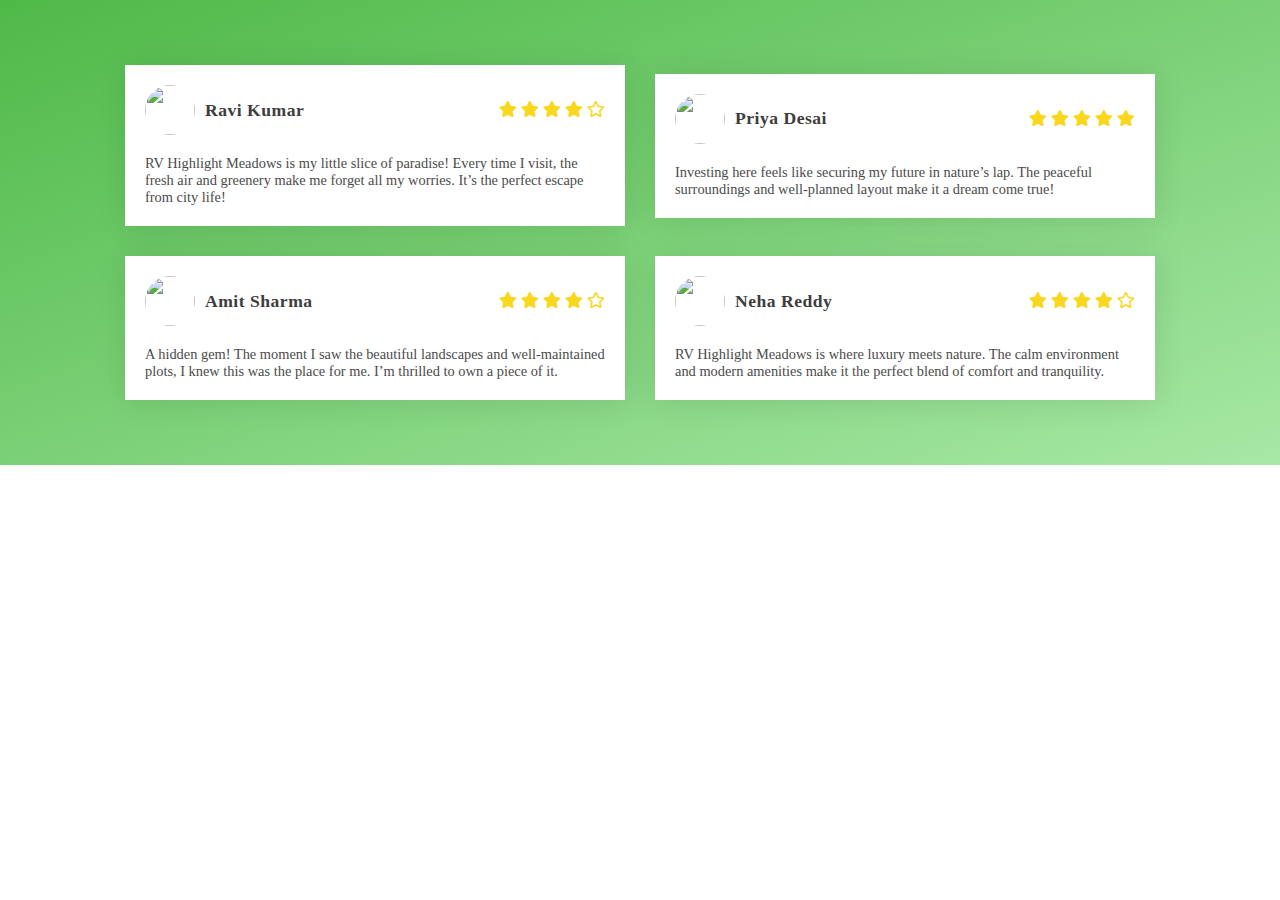
==== Review.html @ 03299d15 "kk" ====
<!DOCTYPE html>
<html lang="en">
<head>
    <meta charset="UTF-8">
    <meta name="viewport" content="width=device-width, initial-scale=1.0">
    <title>Document</title>
</head>
<link href="https://cdnjs.cloudflare.com/ajax/libs/font-awesome/5.15.4/css/all.min.css" rel="stylesheet">

<style>
    *{
    margin: 0px;
    padding: 0px;
    font-family: poppins;
    box-sizing: border-box;
}
a{
    text-decoration: none;
}
/* #testimonials{
    display: flex;
    justify-content: center;
    align-items: center;
    flex-direction: column;
    width:100%;
} */
#testimonials {
    display: flex;
    justify-content: center;
    align-items: center;
    flex-direction: column;
    width: 100%;
    background: linear-gradient(to bottom right, #4fb948, #a7e8a5); /* Add gradient */
    padding: 50px 20px; /* Optional padding for spacing */
}

.testimonial-heading{
    letter-spacing: 1px;
    margin: 30px 0px;
    padding: 10px 20px;
    display: flex;
    flex-direction: column;
    justify-content: center;
    align-items: center;
}
 
.testimonial-heading span{
    font-size: 1.3rem;
    color: #252525;
    margin-bottom: 10px;
    letter-spacing: 2px;
    text-transform: uppercase;
}
.testimonial-box-container{
    display: flex;
    justify-content: center;
    align-items: center;
    flex-wrap: wrap;
    width:100%;
}
.testimonial-box{
    width:500px;
    box-shadow: 2px 2px 30px rgba(0,0,0,0.1);
    background-color: #ffffff;
    padding: 20px;
    margin: 15px;
    cursor: pointer;
}
.profile-img{
    width:50px;
    height: 50px;
    border-radius: 50%;
    overflow: hidden;
    margin-right: 10px;
}
.profile-img img{
    width: 100%;
    height: 100%;
    object-fit: cover;
    object-position: center;
}
.profile{
    display: flex;
    align-items: center;
}
.name-user{
    display: flex;
    flex-direction: column;
}
.name-user strong{
    color: #3d3d3d;
    font-size: 1.1rem;
    letter-spacing: 0.5px;
}
.name-user span{
    color: #979797;
    font-size: 0.8rem;
}
.reviews{
    color: #f9d71c;
}
.box-top{
    display: flex;
    justify-content: space-between;
    align-items: center;
    margin-bottom: 20px;
}
.client-comment p{
    font-size: 0.9rem;
    color: #4b4b4b;
}
.testimonial-box:hover{
    transform: translateY(-10px);
    transition: all ease 0.3s;
}
 
@media(max-width:1060px){
    .testimonial-box{
        width:45%;
        padding: 10px;
    }
}
@media(max-width:790px){
    .testimonial-box{
        width:100%;
    }
    .testimonial-heading h1{
        font-size: 1.4rem;
    }
}
@media(max-width:340px){
    .box-top{
        flex-wrap: wrap;
        margin-bottom: 10px;
    }
    .reviews{
        margin-top: 10px;
    }
}
::selection{
    color: #ffffff;
    background-color: #252525;
}
</style>
<!-- <body> -->
    <body>
        <section id="testimonials">
        <!--heading--->
    
        <!--testimonials-box-container------>
        <div class="testimonial-box-container">
            <!--BOX-1-------------->
            <div class="testimonial-box">
                <!--top------------------------->
                <div class="box-top">
                    <!--profile----->
                    <div class="profile">
                        <!--img---->
                        <div class="profile-img">
                            <img src="https://images.unsplash.com/photo-1580482228658-def52f18f4b1?q=80&w=2672&auto=format&fit=crop&ixlib=rb-4.0.3&ixid=M3wxMjA3fDB8MHxwaG90by1wYWdlfHx8fGVufDB8fHx8fA%3D%3D" />
                        </div>
                        <!--name-and-username-->
                        <div class="name-user">
                            <strong>Ravi Kumar</strong>
                            
                          
                        </div>
                    </div>
                    <!--reviews------>
                    <div class="reviews">
                        <i class="fas fa-star"></i>
                        <i class="fas fa-star"></i>
                        <i class="fas fa-star"></i>
                        <i class="fas fa-star"></i>
                        <i class="far fa-star"></i><!--Empty star-->
                    </div>
                    
                </div>
                <!--Comments---------------------------------------->
                <div class="client-comment">
                    <p>RV Highlight Meadows is my little slice of paradise! Every time I visit, the fresh air and greenery make me forget all my worries. It’s the perfect escape from city life!</p>

                </div>
            </div>
            <!--BOX-2-------------->
            <div class="testimonial-box">
                <!--top------------------------->
                <div class="box-top">
                    <!--profile----->
                    <div class="profile">
                        <!--img---->
                        <div class="profile-img">
                            <img src="https://images.unsplash.com/photo-1526396292673-dec8b854d408?q=80&w=2509&auto=format&fit=crop&ixlib=rb-4.0.3&ixid=M3wxMjA3fDB8MHxwaG90by1wYWdlfHx8fGVufDB8fHx8fA%3D%3D" />
                        </div>
                        <!--name-and-username-->
                        <div class="name-user">
                            <strong>Priya Desai</strong>
                            <!-- <span>@noahwood</span> -->
                        </div>
                    </div>
                    <!--reviews------>
                    <div class="reviews">
                        <i class="fas fa-star"></i>
                        <i class="fas fa-star"></i>
                        <i class="fas fa-star"></i>
                        <i class="fas fa-star"></i>
                        <i class="fas fa-star"></i><!--Empty star-->
                    </div>
                </div>
                <!--Comments---------------------------------------->
                <div class="client-comment">
                    <p>Investing here feels like securing my future in nature’s lap. The peaceful surroundings and well-planned layout make it a dream come true!</p>

                </div>
            </div>
            <!--BOX-3-------------->
            <div class="testimonial-box">
                <!--top------------------------->
                <div class="box-top">
                    <!--profile----->
                    <div class="profile">
                        <!--img---->
                        <div class="profile-img">
                            <img src="https://images.unsplash.com/photo-1622395165399-f2fc02cb605a?q=80&w=2574&auto=format&fit=crop&ixlib=rb-4.0.3&ixid=M3wxMjA3fDB8MHxwaG90by1wYWdlfHx8fGVufDB8fHx8fA%3D%3D" />
                        </div>
                        <!--name-and-username-->
                        <div class="name-user">
                            <strong>Amit Sharma</strong>
                            <!-- <span>@oliverqueen</span> -->
                        </div>
                    </div>
                    <!--reviews------>
                    <div class="reviews">
                        <i class="fas fa-star"></i>
                        <i class="fas fa-star"></i>
                        <i class="fas fa-star"></i>
                        <i class="fas fa-star"></i>
                        <i class="far fa-star"></i><!--Empty star-->
                    </div>
                </div>
                <!--Comments---------------------------------------->
                <div class="client-comment">
                    <p>A hidden gem! The moment I saw the beautiful landscapes and well-maintained plots, I knew this was the place for me. I’m thrilled to own a piece of it.</p>

                </div>
            </div>
            <!--BOX-4-------------->
            <div class="testimonial-box">
                <!--top------------------------->
                <div class="box-top">
                    <!--profile----->
                    <div class="profile">
                        <!--img---->
                        <div class="profile-img">
                            <img src="https://images.unsplash.com/photo-1628423135507-cc120a19adfc?q=80&w=2574&auto=format&fit=crop&ixlib=rb-4.0.3&ixid=M3wxMjA3fDB8MHxwaG90by1wYWdlfHx8fGVufDB8fHx8fA%3D%3D" />
                        </div>
                        <!--name-and-username-->
                        <div class="name-user">
                            <strong>Neha Reddy</strong>
                            <!-- <span>@barryallen</span> -->
                        </div>
                    </div>
                    <!--reviews------>
                    <div class="reviews">
                        <i class="fas fa-star"></i>
                        <i class="fas fa-star"></i>
                        <i class="fas fa-star"></i>
                        <i class="fas fa-star"></i>
                        <i class="far fa-star"></i><!--Empty star-->
                    </div>
                </div>
                <!--Comments---------------------------------------->
                <div class="client-comment">
                    <p>RV Highlight Meadows is where luxury meets nature. The calm environment and modern amenities make it the perfect blend of comfort and tranquility.</p>

                </div>
            </div>
        </div>
      </section>
    </body>
<!-- </body> -->
</html>
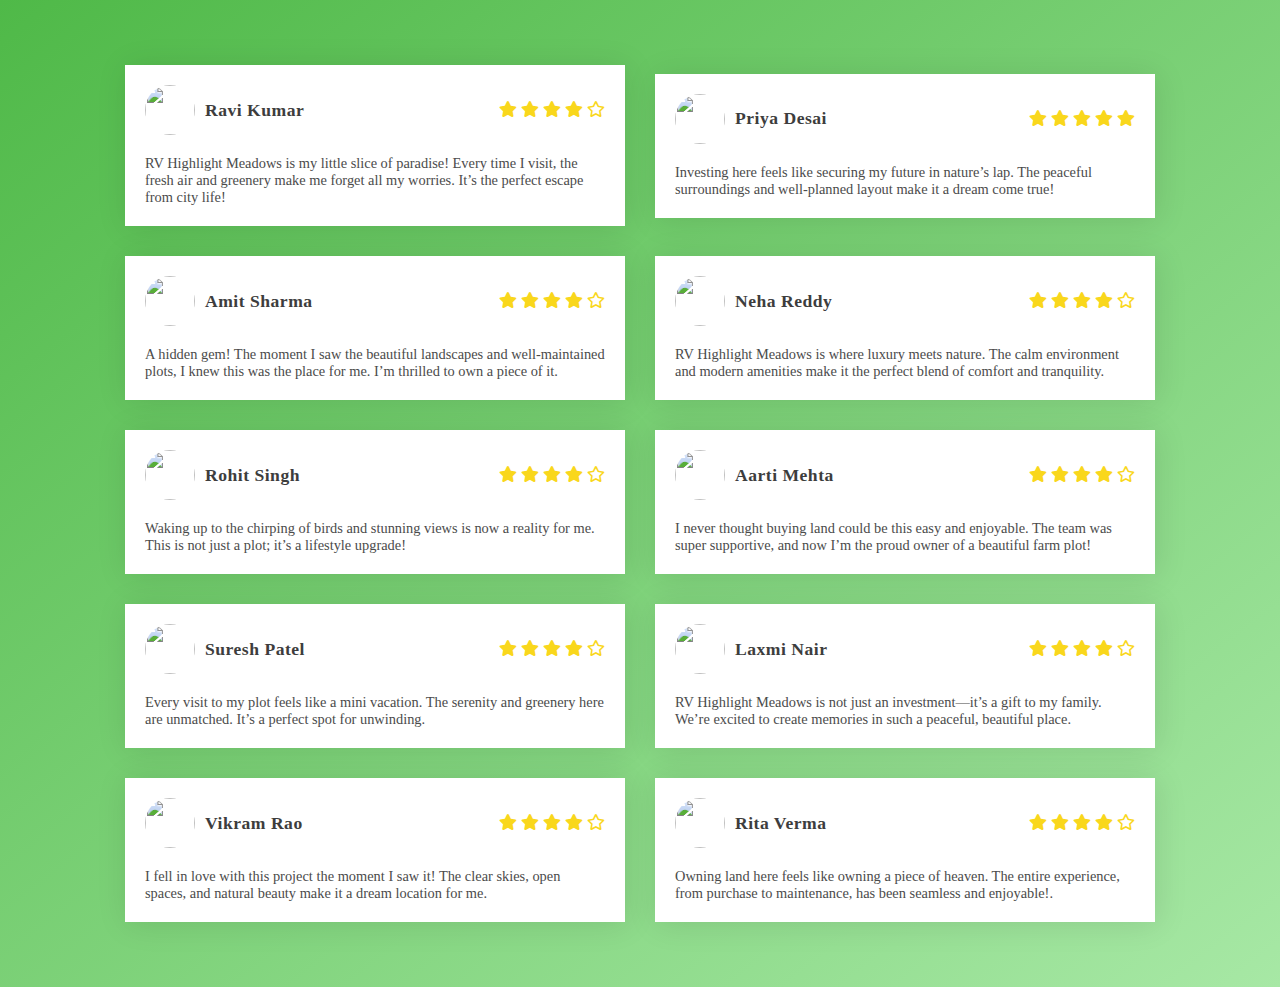
==== commit 351ac18e: "kk" ====
--- a/Review.html
+++ b/Review.html
@@ -275,6 +275,190 @@
 
                 </div>
             </div>
+            <!-- 5 -->
+            <div class="testimonial-box">
+                <!--top------------------------->
+                <div class="box-top">
+                    <!--profile----->
+                    <div class="profile">
+                        <!--img---->
+                        <div class="profile-img">
+                            <img src="https://images.unsplash.com/photo-1629301085299-a0b879255825?q=80&w=2535&auto=format&fit=crop&ixlib=rb-4.0.3&ixid=M3wxMjA3fDB8MHxwaG90by1wYWdlfHx8fGVufDB8fHx8fA%3D%3D" />
+                        </div>
+                        <!--name-and-username-->
+                        <div class="name-user">
+                            <strong>Rohit Singh</strong>
+                            <!-- <span>@barryallen</span> -->
+                        </div>
+                    </div>
+                    <!--reviews------>
+                    <div class="reviews">
+                        <i class="fas fa-star"></i>
+                        <i class="fas fa-star"></i>
+                        <i class="fas fa-star"></i>
+                        <i class="fas fa-star"></i>
+                        <i class="far fa-star"></i><!--Empty star-->
+                    </div>
+                </div>
+                <!--Comments---------------------------------------->
+                <div class="client-comment">
+                    <p>Waking up to the chirping of birds and stunning views is now a reality for me. This is not just a plot; it’s a lifestyle upgrade!</p>
+
+                </div>
+            </div>
+            <!-- 6 -->
+            <div class="testimonial-box">
+                <!--top------------------------->
+                <div class="box-top">
+                    <!--profile----->
+                    <div class="profile">
+                        <!--img---->
+                        <div class="profile-img">
+                            <img src="https://images.unsplash.com/photo-1706943262473-fc393f495501?q=80&w=2686&auto=format&fit=crop&ixlib=rb-4.0.3&ixid=M3wxMjA3fDB8MHxwaG90by1wYWdlfHx8fGVufDB8fHx8fA%3D%3D" />
+                        </div>
+                        <!--name-and-username-->
+                        <div class="name-user">
+                            <strong>Aarti Mehta</strong>
+                            <!-- <span>@barryallen</span> -->
+                        </div>
+                    </div>
+                    <!--reviews------>
+                    <div class="reviews">
+                        <i class="fas fa-star"></i>
+                        <i class="fas fa-star"></i>
+                        <i class="fas fa-star"></i>
+                        <i class="fas fa-star"></i>
+                        <i class="far fa-star"></i><!--Empty star-->
+                    </div>
+                </div>
+                <!--Comments---------------------------------------->
+                <div class="client-comment">
+                    <p>I never thought buying land could be this easy and enjoyable. The team was super supportive, and now I’m the proud owner of a beautiful farm plot!</p>
+
+                </div>
+            </div>
+            <!-- 7 -->
+            <div class="testimonial-box">
+                <!--top------------------------->
+                <div class="box-top">
+                    <!--profile----->
+                    <div class="profile">
+                        <!--img---->
+                        <div class="profile-img">
+                            <img src="" />
+                        </div>
+                        <!--name-and-username-->
+                        <div class="name-user">
+                            <strong>Suresh Patel</strong>
+                            <!-- <span>@barryallen</span> -->
+                        </div>
+                    </div>
+                    <!--reviews------>
+                    <div class="reviews">
+                        <i class="fas fa-star"></i>
+                        <i class="fas fa-star"></i>
+                        <i class="fas fa-star"></i>
+                        <i class="fas fa-star"></i>
+                        <i class="far fa-star"></i><!--Empty star-->
+                    </div>
+                </div>
+                <!--Comments---------------------------------------->
+                <div class="client-comment">
+                    <p>Every visit to my plot feels like a mini vacation. The serenity and greenery here are unmatched. It’s a perfect spot for unwinding.</p>
+
+                </div>
+            </div>
+            <!-- 8 -->
+            <div class="testimonial-box">
+                <!--top------------------------->
+                <div class="box-top">
+                    <!--profile----->
+                    <div class="profile">
+                        <!--img---->
+                        <div class="profile-img">
+                            <img src="https://plus.unsplash.com/premium_photo-1682089810582-f7b200217b67?q=80&w=2574&auto=format&fit=crop&ixlib=rb-4.0.3&ixid=M3wxMjA3fDB8MHxwaG90by1wYWdlfHx8fGVufDB8fHx8fA%3D%3D" />
+                        </div>
+                        <!--name-and-username-->
+                        <div class="name-user">
+                            <strong>Laxmi Nair</strong>
+                            <!-- <span>@barryallen</span> -->
+                        </div>
+                    </div>
+                    <!--reviews------>
+                    <div class="reviews">
+                        <i class="fas fa-star"></i>
+                        <i class="fas fa-star"></i>
+                        <i class="fas fa-star"></i>
+                        <i class="fas fa-star"></i>
+                        <i class="far fa-star"></i><!--Empty star-->
+                    </div>
+                </div>
+                <!--Comments---------------------------------------->
+                <div class="client-comment">
+                    <p>RV Highlight Meadows is not just an investment—it’s a gift to my family. We’re excited to create memories in such a peaceful, beautiful place.</p>
+
+                </div>
+            </div>
+            <div class="testimonial-box">
+                <!--top------------------------->
+                <div class="box-top">
+                    <!--profile----->
+                    <div class="profile">
+                        <!--img---->
+                        <div class="profile-img">
+                            <img src="https://images.unsplash.com/photo-1628264047194-fbef620a1262?q=80&w=2670&auto=format&fit=crop&ixlib=rb-4.0.3&ixid=M3wxMjA3fDB8MHxwaG90by1wYWdlfHx8fGVufDB8fHx8fA%3D%3D" />
+                        </div>
+                        <!--name-and-username-->
+                        <div class="name-user">
+                            <strong>Vikram Rao</strong>
+                            <!-- <span>@barryallen</span> -->
+                        </div>
+                    </div>
+                    <!--reviews------>
+                    <div class="reviews">
+                        <i class="fas fa-star"></i>
+                        <i class="fas fa-star"></i>
+                        <i class="fas fa-star"></i>
+                        <i class="fas fa-star"></i>
+                        <i class="far fa-star"></i><!--Empty star-->
+                    </div>
+                </div>
+                <!--Comments---------------------------------------->
+                <div class="client-comment">
+                    <p>I fell in love with this project the moment I saw it! The clear skies, open spaces, and natural beauty make it a dream location for me.</p>
+
+                </div>
+            </div>
+            <div class="testimonial-box">
+                <!--top------------------------->
+                <div class="box-top">
+                    <!--profile----->
+                    <div class="profile">
+                        <!--img---->
+                        <div class="profile-img">
+                            <img src="https://images.unsplash.com/photo-1596309405988-b16d9e2852c7?q=80&w=2670&auto=format&fit=crop&ixlib=rb-4.0.3&ixid=M3wxMjA3fDB8MHxwaG90by1wYWdlfHx8fGVufDB8fHx8fA%3D%3Dhttps://images.unsplash.com/photo-1596309405988-b16d9e2852c7?q=80&w=2670&auto=format&fit=crop&ixlib=rb-4.0.3&ixid=M3wxMjA3fDB8MHxwaG90by1wYWdlfHx8fGVufDB8fHx8fA%3D%3D" />
+                        </div>
+                        <!--name-and-username-->
+                        <div class="name-user">
+                            <strong>Rita Verma</strong>
+                            <!-- <span>@barryallen</span> -->
+                        </div>
+                    </div>
+                    <!--reviews------>
+                    <div class="reviews">
+                        <i class="fas fa-star"></i>
+                        <i class="fas fa-star"></i>
+                        <i class="fas fa-star"></i>
+                        <i class="fas fa-star"></i>
+                        <i class="far fa-star"></i><!--Empty star-->
+                    </div>
+                </div>
+                <!--Comments---------------------------------------->
+                <div class="client-comment">
+                    <p>Owning land here feels like owning a piece of heaven. The entire experience, from purchase to maintenance, has been seamless and enjoyable!.</p>
+
+                </div>
+            </div>
         </div>
       </section>
     </body>
